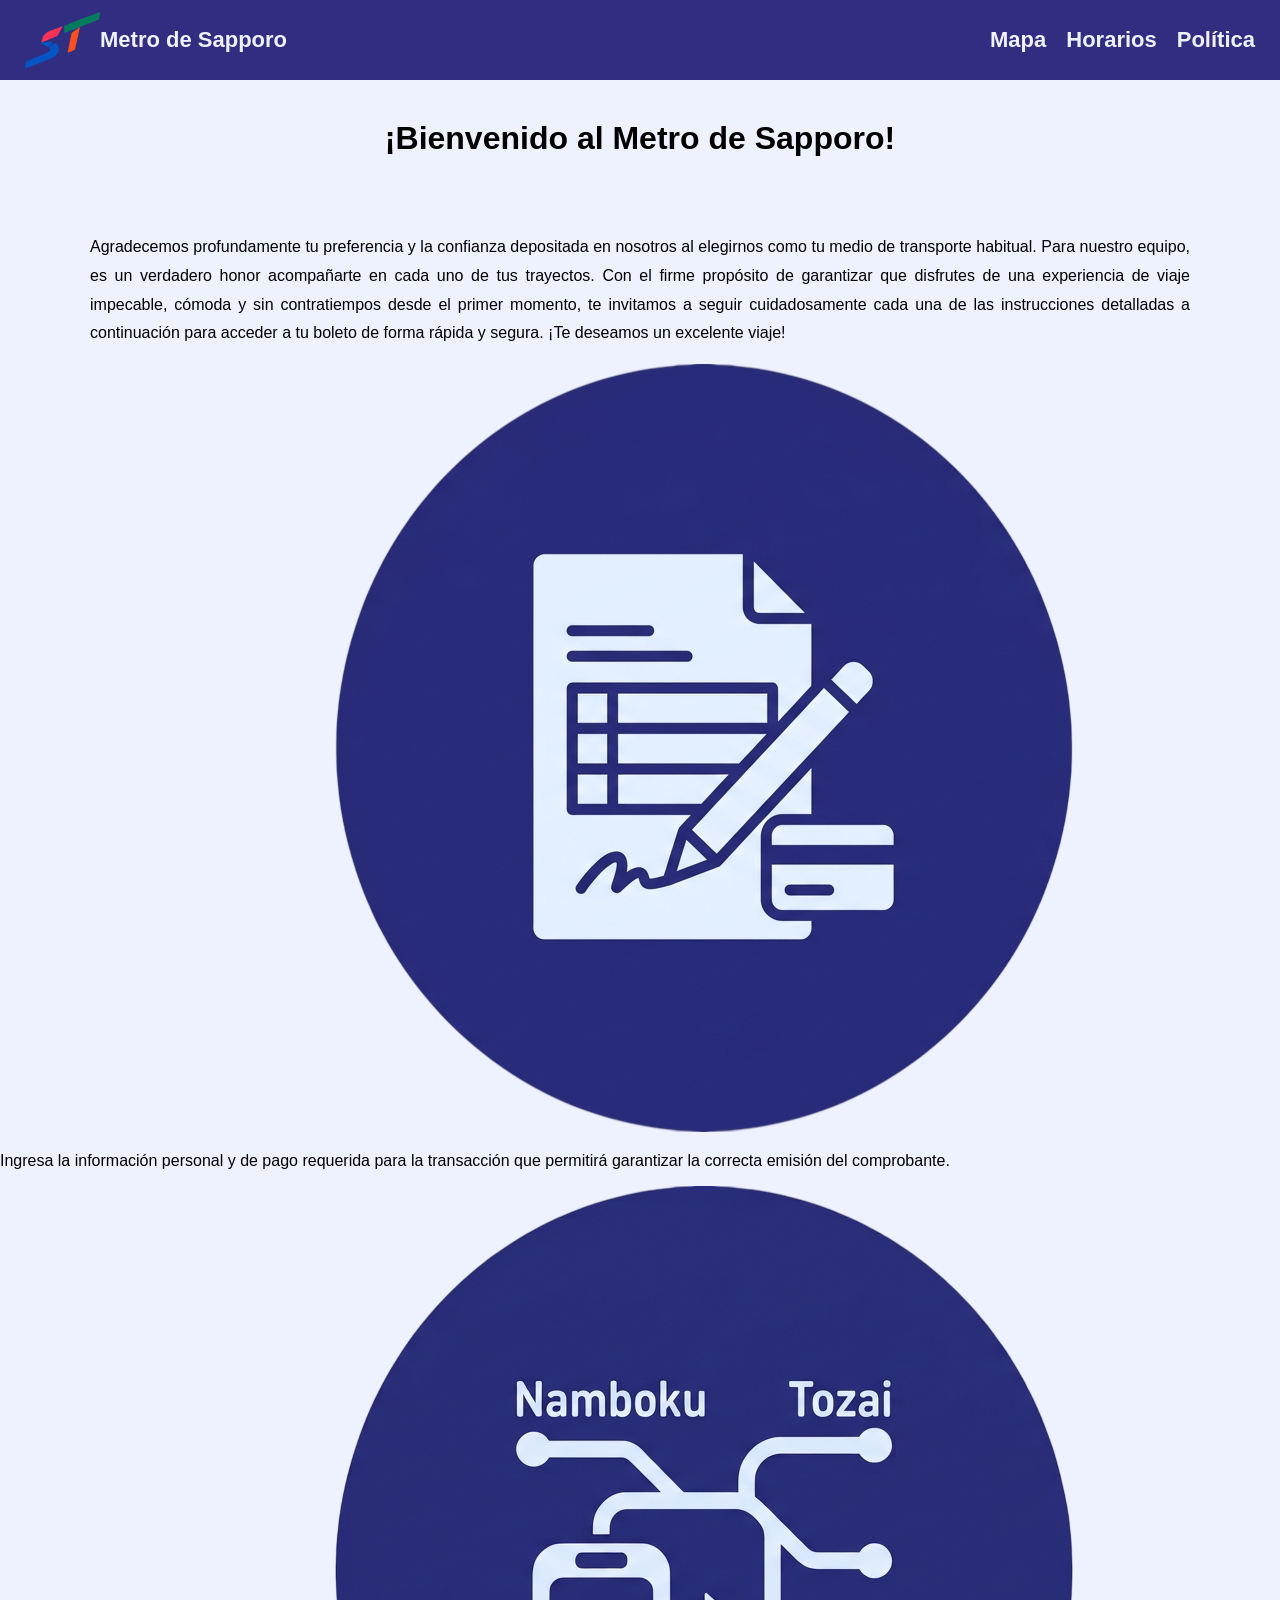
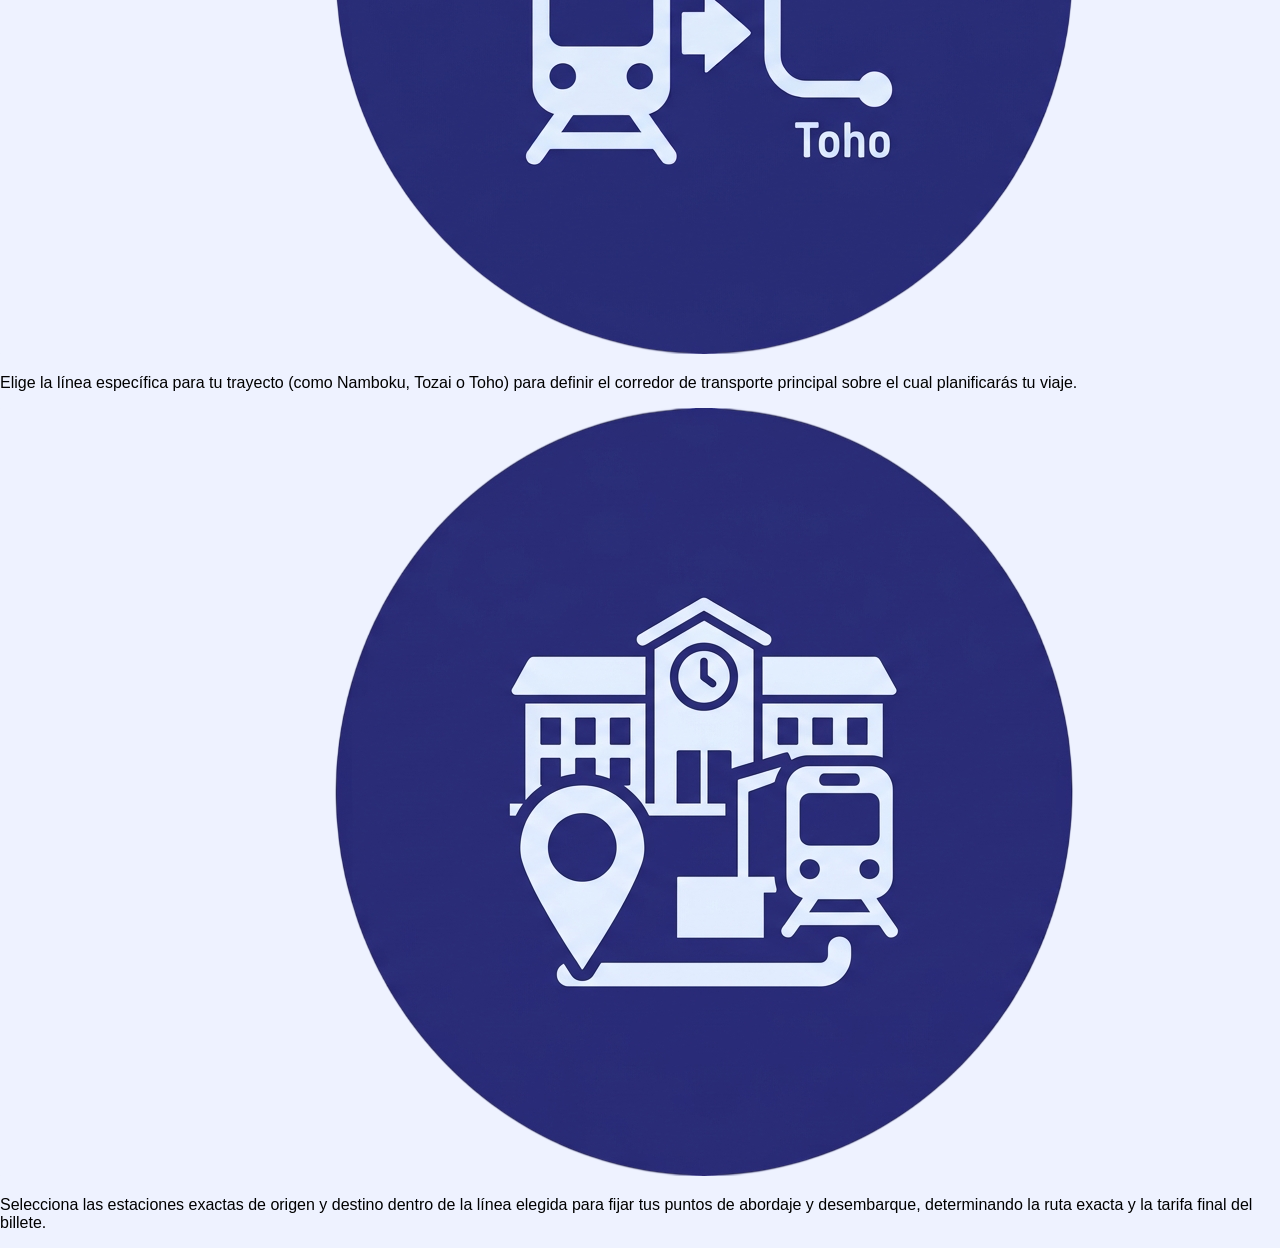
==== index.html @ 27295280 "Agrega sección instrucciones Agregué los elementos básicos necesarios para la sección de instruccion" ====
<!DOCTYPE html>
<html lang="en">
<head>
    <meta charset="UTF-8">
    <meta name="viewport" content="width=device-width, initial-scale=1.0">
    <title>Metro de Sapporo</title>
    <link rel="stylesheet" href="./styles.css">
    <link rel="icon" href="./imagenes/ST_Logo.svg">
</head>
<body>
    <header class="encabezado">
        <div class="logo"> <img id="logo-sp" src="./imagenes/ST_Logo.svg" alt="Logo Metro de Sapporo"> <p>Metro de Sapporo</p></div>
        <nav class="navegacion">
            <ul class="enlaces">
                <li><a href="#">Mapa</a></li>
                <li><a href="#">Horarios</a></li>
                <li><a href="#">Política</a></li>
            </ul>
        </nav>
    </header>

    <div class="introduccion">
        <h1>¡Bienvenido al Metro de Sapporo!</h1>
        
        <div class="bienvenida">

            <p>Agradecemos profundamente tu preferencia y la confianza depositada en nosotros al elegirnos como tu medio de transporte habitual. Para nuestro equipo, es un verdadero honor acompañarte en cada uno de tus trayectos.
            Con el firme propósito de garantizar que disfrutes de una experiencia de viaje impecable, cómoda y sin contratiempos desde el primer momento, te invitamos a seguir cuidadosamente cada una de las instrucciones detalladas a continuación para acceder a tu boleto de forma rápida y segura. ¡Te deseamos un excelente viaje!</p>

        </div>
    </div>

    <div class="instrucciones">
        <div class="info">
            <img src="./imagenes/facturacion.png" alt="Logo facturación"> <p>Ingresa la información personal y de pago requerida para la transacción que permitirá garantizar la correcta emisión del comprobante.</p>
        </div>
        <div class="info">
            <img src="./imagenes/lineas.png" alt="Logo líneas"> <p>Elige la línea específica para tu trayecto (como Namboku, Tozai o Toho) para definir el corredor de transporte principal sobre el cual planificarás tu viaje.</p>
        </div>
        <div class="info">
            <img src="./imagenes/estaciones.png" alt="Logo estaciones" > <p>Selecciona las estaciones exactas de origen y destino dentro de la línea elegida para fijar tus puntos de abordaje y desembarque, determinando la ruta exacta y la tarifa final del billete.</p>
        </div>
    </div>

    <!--

    <div class="rutas">
        <form class="seleccion-rutas">
            <div class="linea-namboku">
                <label>
                    <input type="radio" name="ruta" value="namboku">
                    Namboku
                </label>
            </div>
            <div class="linea-tozai">
                <label>
                    <input type="radio" name="ruta" value="tozai">
                    Tozai
                </label>
            </div>
            <div class="linea-toho">
                <label>
                    <input type="radio" name="ruta" value="toho">
                    Toho
                </label>
            </div>
        </form>
        <div class="imagen-rutas">
            <img id="mapa-rutas" src="./imagenes/ST_Mapa.png" alt="Mapa Rutas">
        </div>
    </div>

    -->
</body>
</html>
---- styles.css ----
html{
    box-sizing: border-box;
    font-family: "Roboto", sans-serif;
}

body{
    background-color: #EEF2FF;
    margin: 0px;
    padding: 0px;
}

.encabezado{
    background-color: #312E81;
    display: flex;
    justify-content: space-between;
    max-height: 80px;
    margin-bottom: 40px;
}

.logo,
.navegacion,
.navegacion ul{
    display: flex;
    justify-content: flex-start;
    align-items: center;
    
}

.logo,
.navegacion{
    padding: 15px 25px;
}

.navegacion ul{
    gap: 20px;
}

#logo-sp{
    width: 75px;
    height: auto;
}

.logo p,
.navegacion ul{
    font-size: 22px;
    font-weight: bold;
    color: #EEF2FF;
    margin: 0;
}

.navegacion ul{
    list-style-type: none;
    display: flex;
}

.encabezado a{
    color: inherit;
    text-decoration: none;
}

h1{
    text-align: center;
    margin-bottom: 60px;
}

.bienvenida{
    display: flex;
    justify-content: center;
    align-items: center;
    gap: 60px;
    max-width: 1100px;
    margin: 0 auto;
}

.bienvenida p{
    line-height: 1.8;
    text-align: justify;
}



/*

.rutas{
    margin: 160px 0;
}

.rutas,
.seleccion-rutas{
    display: flex;
    justify-content: center;
}

.seleccion-rutas{
    flex-direction: column;
}

.linea-namboku,
.linea-tozai,
.linea-toho{
    flex-basis: 250px;
    padding: 0 190px;
    font-size: 22px;
    font-weight: bold;
    color: #EEF2FF;
}

.linea-namboku{
    background-color: #018006;
}

.linea-tozai{
    background-color: #faaa1b;
}

.linea-toho{
    background-color: #0a7fec;
}

#mapa-rutas{
   width: 900px;
   height: 750px;
}
*/
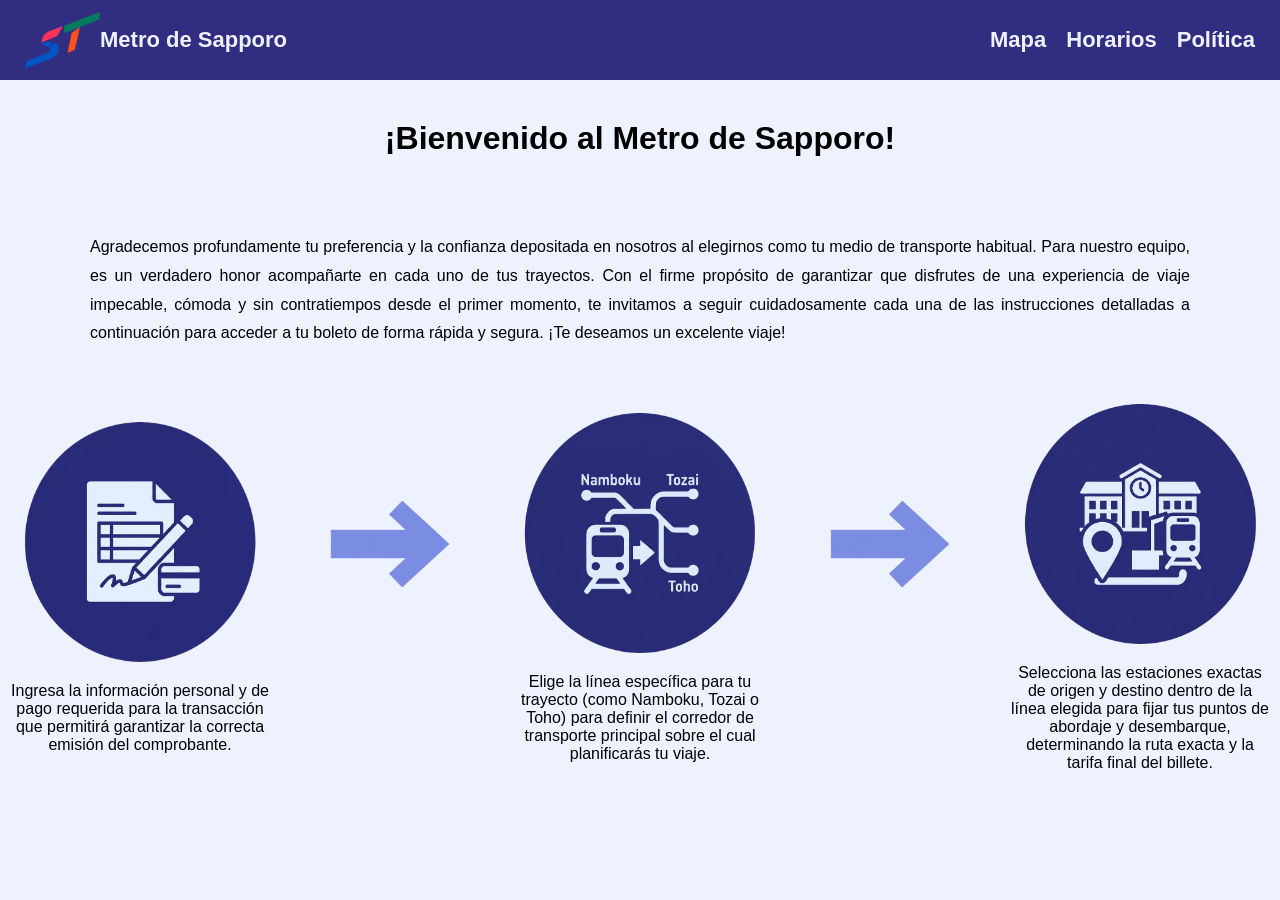
==== commit b2c881d6: "Termina sección instrucciones Agrega los últimos detalles e imagenes necesarias para la sección de i" ====
--- a/index.html
+++ b/index.html
@@ -32,13 +32,15 @@
 
     <div class="instrucciones">
         <div class="info">
-            <img src="./imagenes/facturacion.png" alt="Logo facturación"> <p>Ingresa la información personal y de pago requerida para la transacción que permitirá garantizar la correcta emisión del comprobante.</p>
+            <img src="./imagenes/facturacion.png" alt="Logo facturación" class="icono"> <p>Ingresa la información personal y de pago requerida para la transacción que permitirá garantizar la correcta emisión del comprobante.</p>
         </div>
+        <img src="./imagenes/flecha.png" class="flecha">
         <div class="info">
-            <img src="./imagenes/lineas.png" alt="Logo líneas"> <p>Elige la línea específica para tu trayecto (como Namboku, Tozai o Toho) para definir el corredor de transporte principal sobre el cual planificarás tu viaje.</p>
+            <img src="./imagenes/lineas.png" alt="Logo líneas" class="icono"> <p>Elige la línea específica para tu trayecto (como Namboku, Tozai o Toho) para definir el corredor de transporte principal sobre el cual planificarás tu viaje.</p>
         </div>
+        <img src="./imagenes/flecha.png" class="flecha">
         <div class="info">
-            <img src="./imagenes/estaciones.png" alt="Logo estaciones" > <p>Selecciona las estaciones exactas de origen y destino dentro de la línea elegida para fijar tus puntos de abordaje y desembarque, determinando la ruta exacta y la tarifa final del billete.</p>
+            <img src="./imagenes/estaciones.png" alt="Logo estaciones" class="icono" > <p>Selecciona las estaciones exactas de origen y destino dentro de la línea elegida para fijar tus puntos de abordaje y desembarque, determinando la ruta exacta y la tarifa final del billete.</p>
         </div>
     </div>
 
--- a/styles.css
+++ b/styles.css
@@ -63,6 +63,10 @@
     margin-bottom: 60px;
 }
 
+.introduccion{
+    margin-bottom: 40px;
+}
+
 .bienvenida{
     display: flex;
     justify-content: center;
@@ -77,7 +81,29 @@
     text-align: justify;
 }
 
+.instrucciones{
+    display: flex;
+    justify-content: center;;
+    align-items: center;
+    gap: 60px;
+}
 
+.info{
+    max-width:260px;
+    text-align: center;
+}
+
+.info .icono{
+    height: 240px;
+    width: auto;
+}
+
+.flecha{
+    height: 120px;
+    width: auto;
+    align-self: flex-start;
+    padding-top: 80px;
+}
 
 /*
 
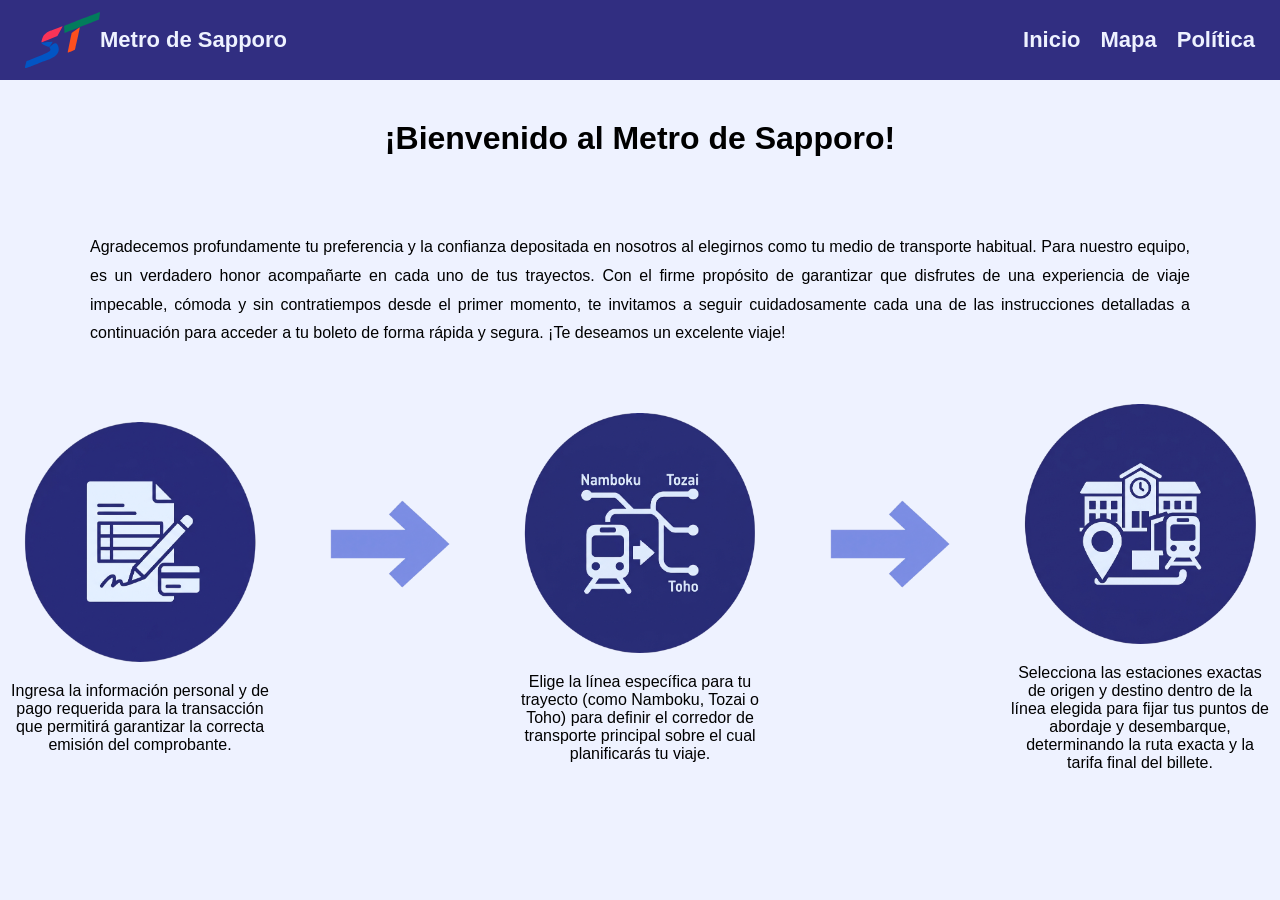
==== commit 41f6fab7: "Modifica enlaces header Cambia el enlace de horaio por el de inicio porque QUE HUEVA HACER ESA COCHI" ====
--- a/index.html
+++ b/index.html
@@ -12,8 +12,8 @@
         <div class="logo"> <img id="logo-sp" src="./imagenes/ST_Logo.svg" alt="Logo Metro de Sapporo"> <p>Metro de Sapporo</p></div>
         <nav class="navegacion">
             <ul class="enlaces">
+                <li><a href="./index.html">Inicio</a></li>
                 <li><a href="#">Mapa</a></li>
-                <li><a href="#">Horarios</a></li>
                 <li><a href="#">Política</a></li>
             </ul>
         </nav>
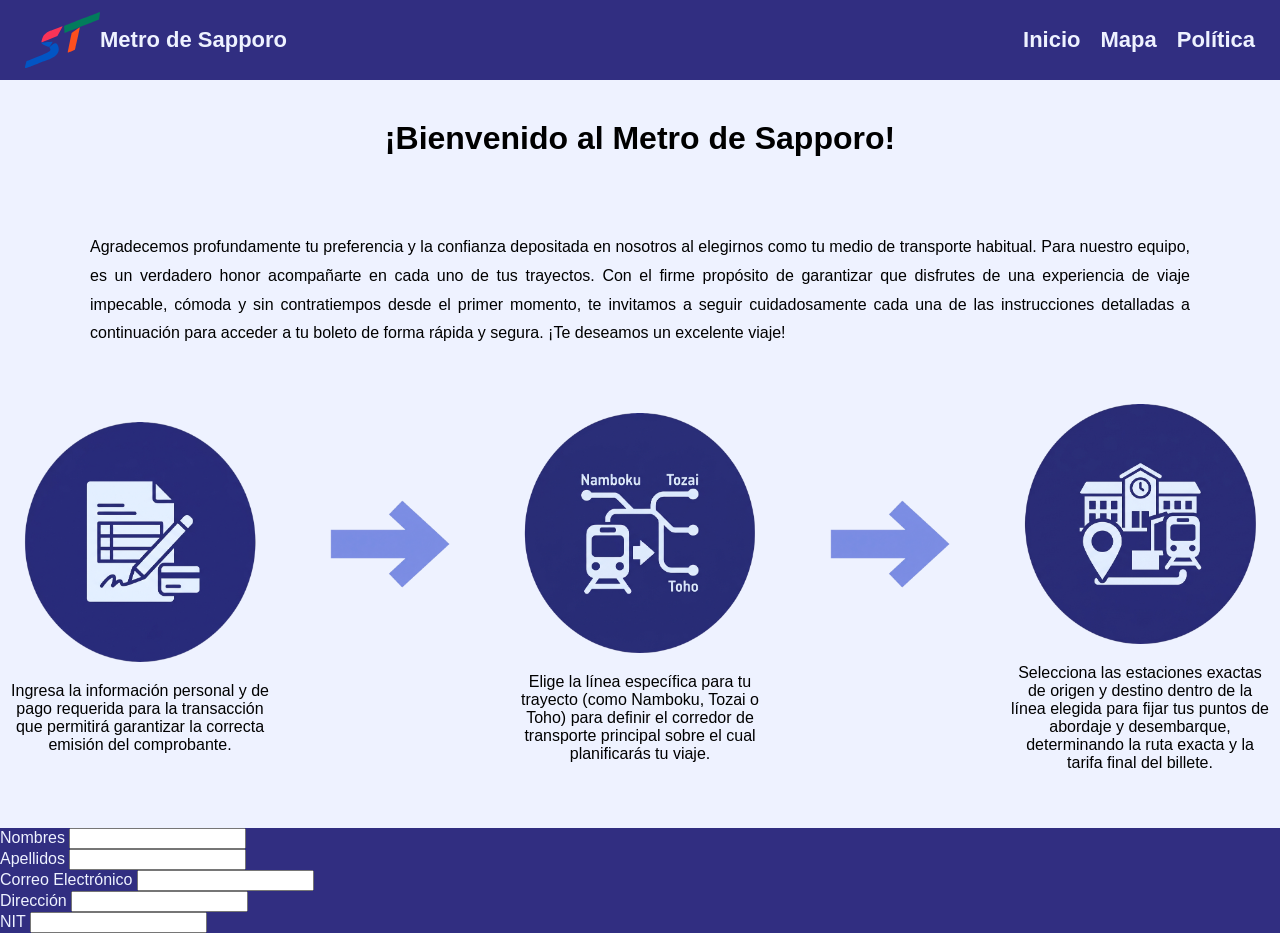
==== commit 11e0db21: "Agrega sección facturación HTML" ====
--- a/index.html
+++ b/index.html
@@ -44,6 +44,31 @@
         </div>
     </div>
 
+    <div class="datos">
+        <div class="facturacion">
+            <div>
+                <label for="nombres">Nombres</label>
+                <input type="text" name="nombres" id="nombres">
+            </div>
+            <div>
+                <label for="apellidos">Apellidos</label>
+                <input type="text" name="apellidos" id="apellidos">
+            </div>
+            <div>
+                <label for="email">Correo Electrónico</label>
+                <input type="email" name="email" id="email">
+            </div>
+            <div>
+                <label for="direccion">Dirección</label>
+                <input type="text" name="direccion" id="direccion">
+            </div>
+            <div>
+                <label for="nit">NIT</label>
+                <input type="text" name="nit" id="nit">
+            </div>
+        </div>
+    </div>
+
     <!--
 
     <div class="rutas">
--- a/styles.css
+++ b/styles.css
@@ -86,6 +86,7 @@
     justify-content: center;;
     align-items: center;
     gap: 60px;
+    margin-bottom: 40px;
 }
 
 .info{
@@ -103,6 +104,11 @@
     width: auto;
     align-self: flex-start;
     padding-top: 80px;
+}
+
+.datos{
+    background-color: #312E81;
+    color: #EEF2FF;
 }
 
 /*
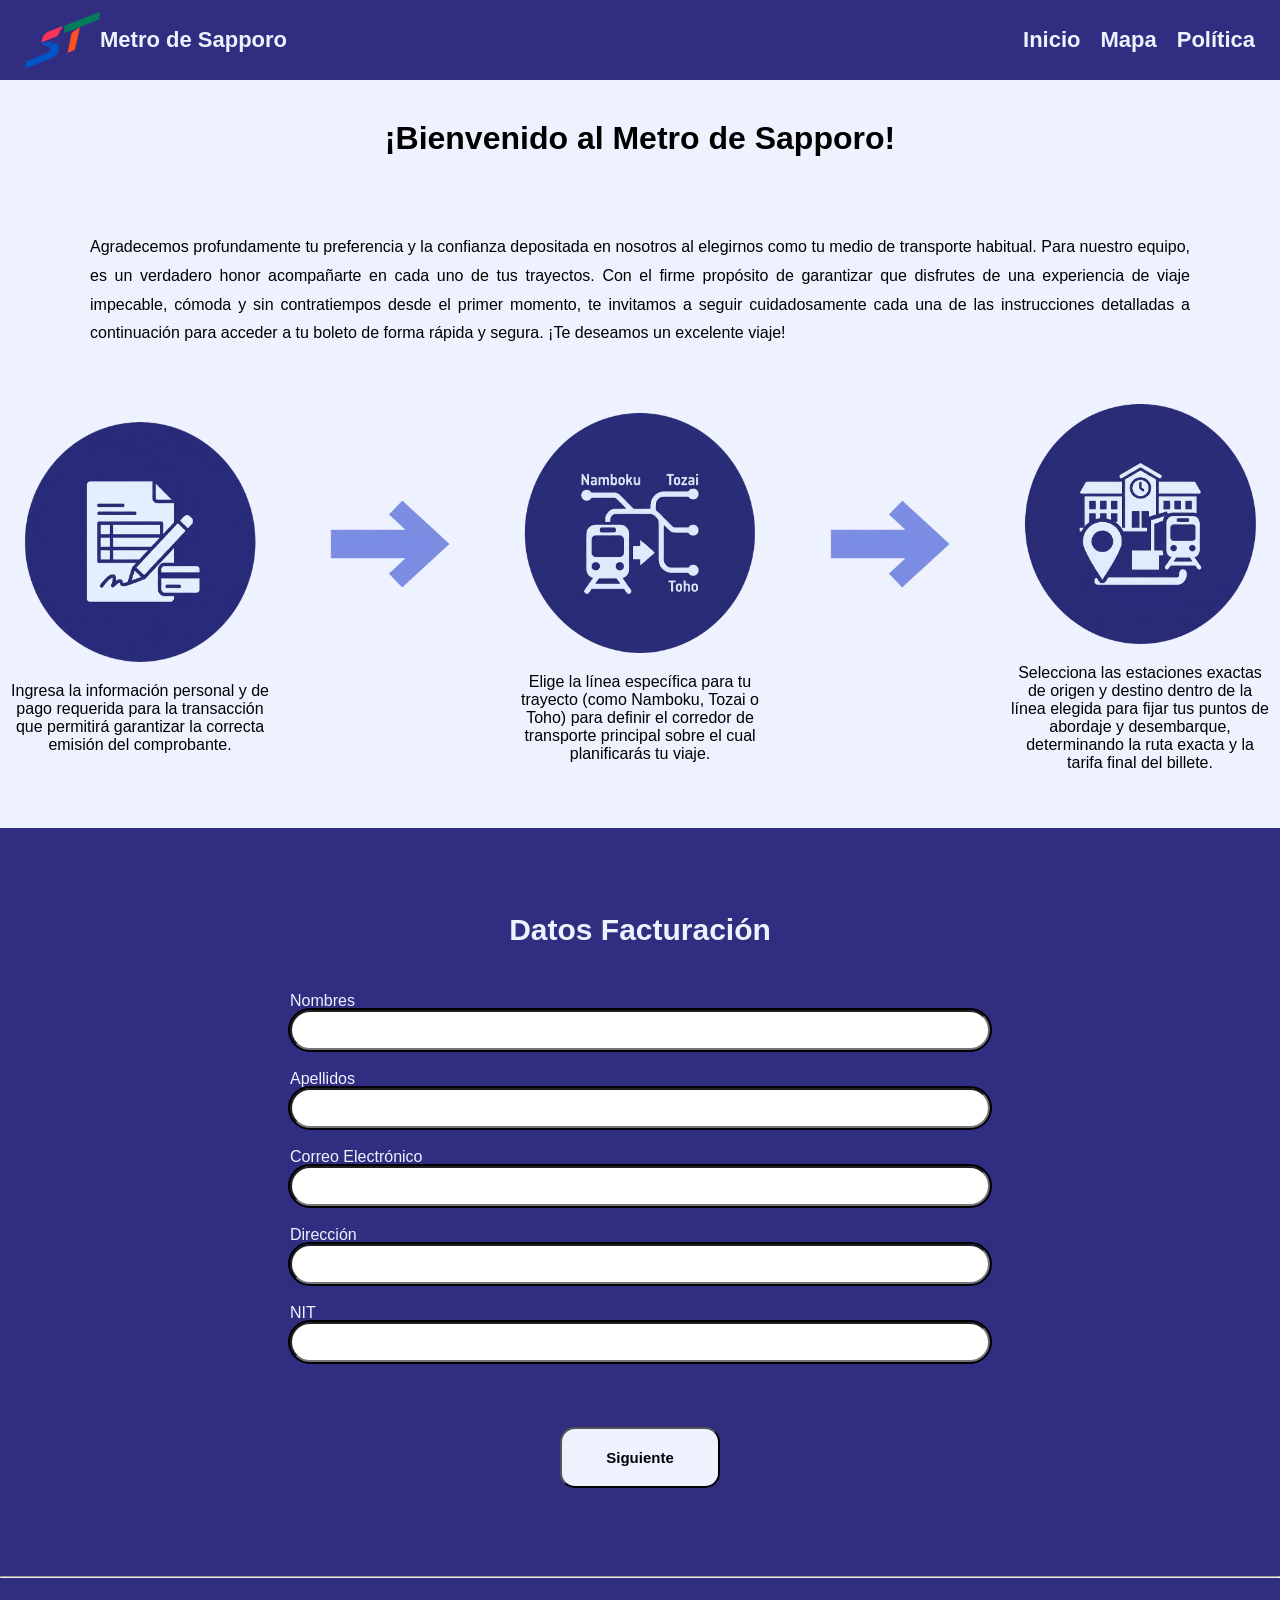
==== commit ce4872f3: "Agrega estilo sección datos facturación" ====
--- a/index.html
+++ b/index.html
@@ -46,27 +46,31 @@
 
     <div class="datos">
         <div class="facturacion">
+            <h2 class="titulo-datos">Datos Facturación</h2>
             <div>
-                <label for="nombres">Nombres</label>
+                <label class="etiqueta" for="nombres">Nombres</label>
                 <input type="text" name="nombres" id="nombres">
             </div>
             <div>
-                <label for="apellidos">Apellidos</label>
+                <label class="etiqueta" for="apellidos">Apellidos</label>
                 <input type="text" name="apellidos" id="apellidos">
             </div>
             <div>
-                <label for="email">Correo Electrónico</label>
+                <label class="etiqueta" for="email">Correo Electrónico</label>
                 <input type="email" name="email" id="email">
             </div>
             <div>
-                <label for="direccion">Dirección</label>
+                <label class="etiqueta" for="direccion">Dirección</label>
                 <input type="text" name="direccion" id="direccion">
             </div>
             <div>
-                <label for="nit">NIT</label>
+                <label class="etiqueta" for="nit">NIT</label>
                 <input type="text" name="nit" id="nit">
             </div>
+            <button class="boton-siguiente">Siguiente</button>
         </div>
+
+        <hr>
     </div>
 
     <!--
--- a/styles.css
+++ b/styles.css
@@ -109,7 +109,53 @@
 .datos{
     background-color: #312E81;
     color: #EEF2FF;
-}
+    padding: 60px 0;
+}
+
+.titulo-datos{
+    text-align: center;
+    font-weight: bold;
+    font-size: 30px;
+}
+
+.facturacion,
+.facturacion div{
+    display:flex;
+    flex-direction: column;
+    align-items: center:
+}
+
+.facturacion{
+    max-width: 700px;
+    gap: 20px;
+    margin: 0 auto;
+}
+
+.facturacion div input{
+    padding: 10px 20px;
+    border-radius: 20px;
+    outline: solid black 2px;
+    font-size: 14px;
+}
+
+.boton-siguiente{
+    width: 160px;
+    padding: 20px;
+    font-size: 15px;
+    font-weight: bold;
+    margin: 45px auto 80px;
+    border-radius: 15px;
+    background-color: #EEF2FF;
+    transition-duration: 0.4s;
+}
+
+.boton-siguiente:hover{
+    background-color:  #027c5c;
+    color: white;
+}
+
+
+
 
 /*
 
@@ -154,4 +200,3 @@
    height: 750px;
 }
 */
-
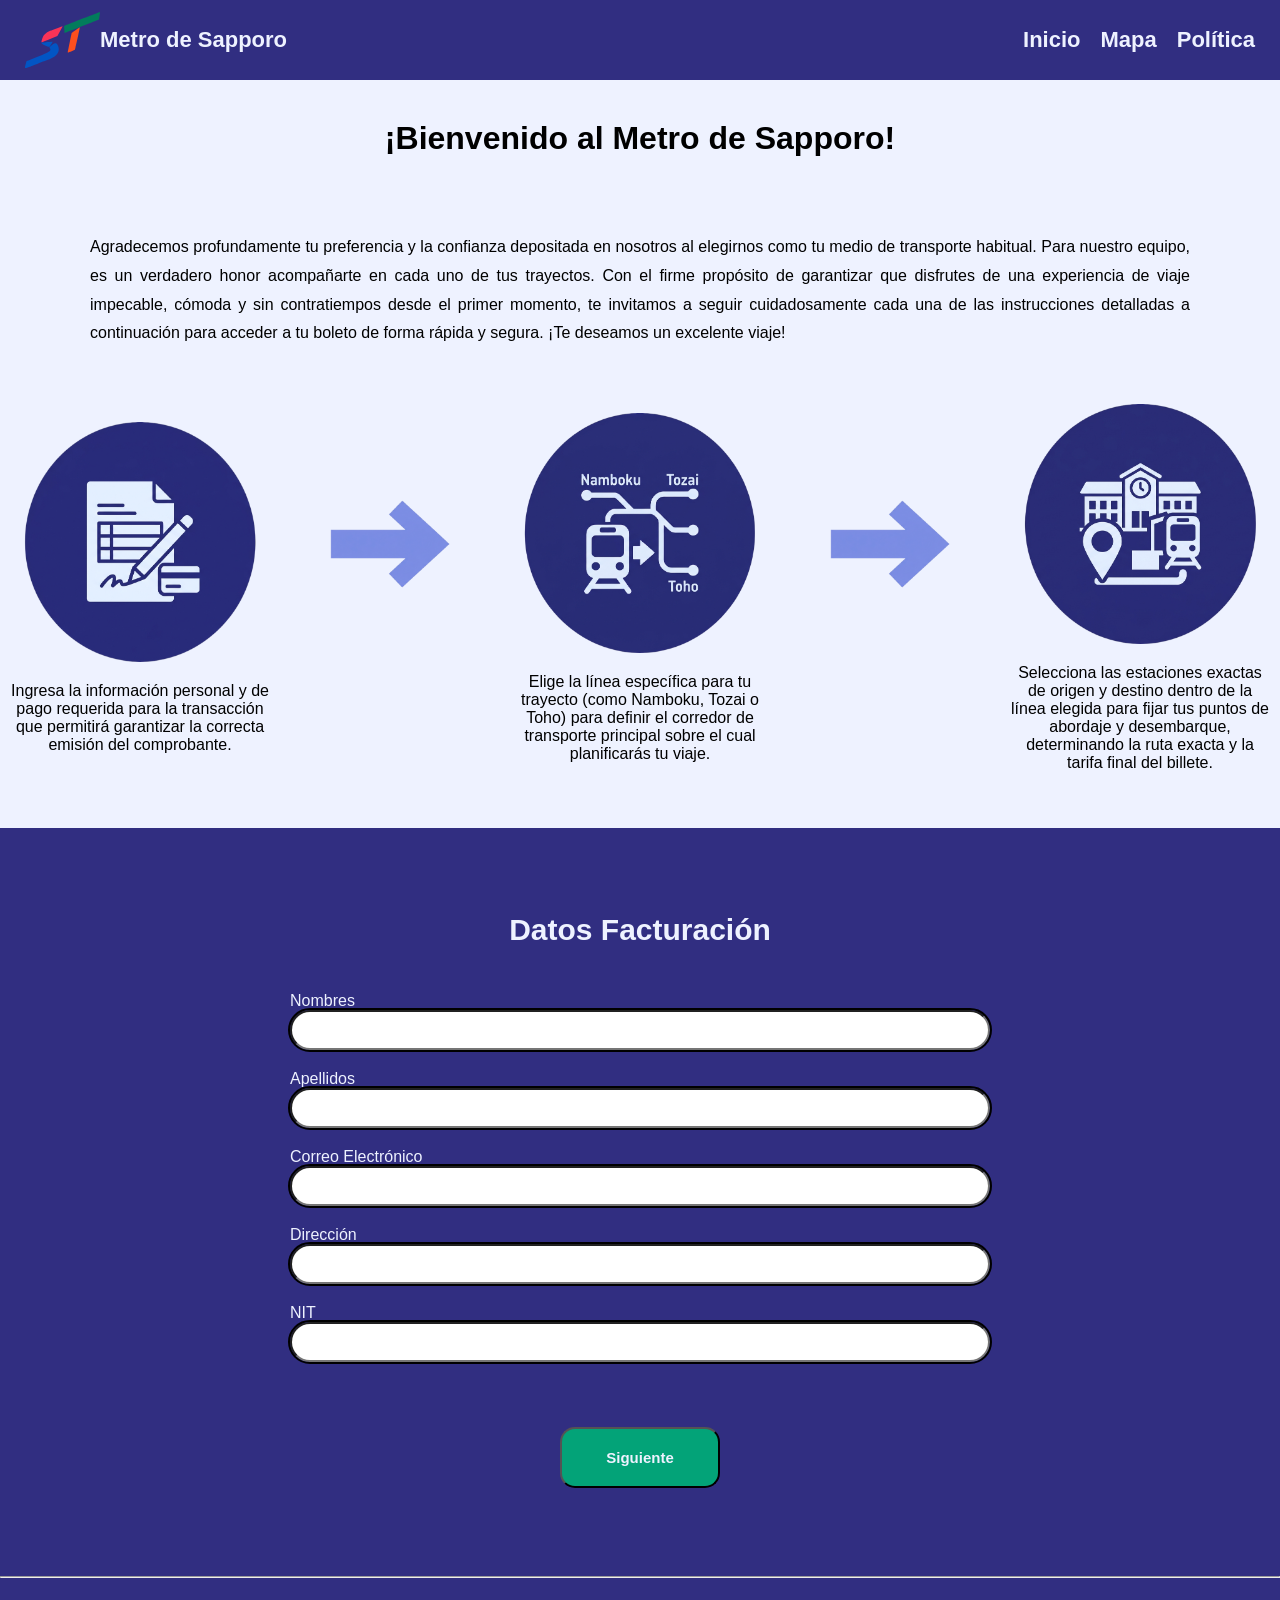
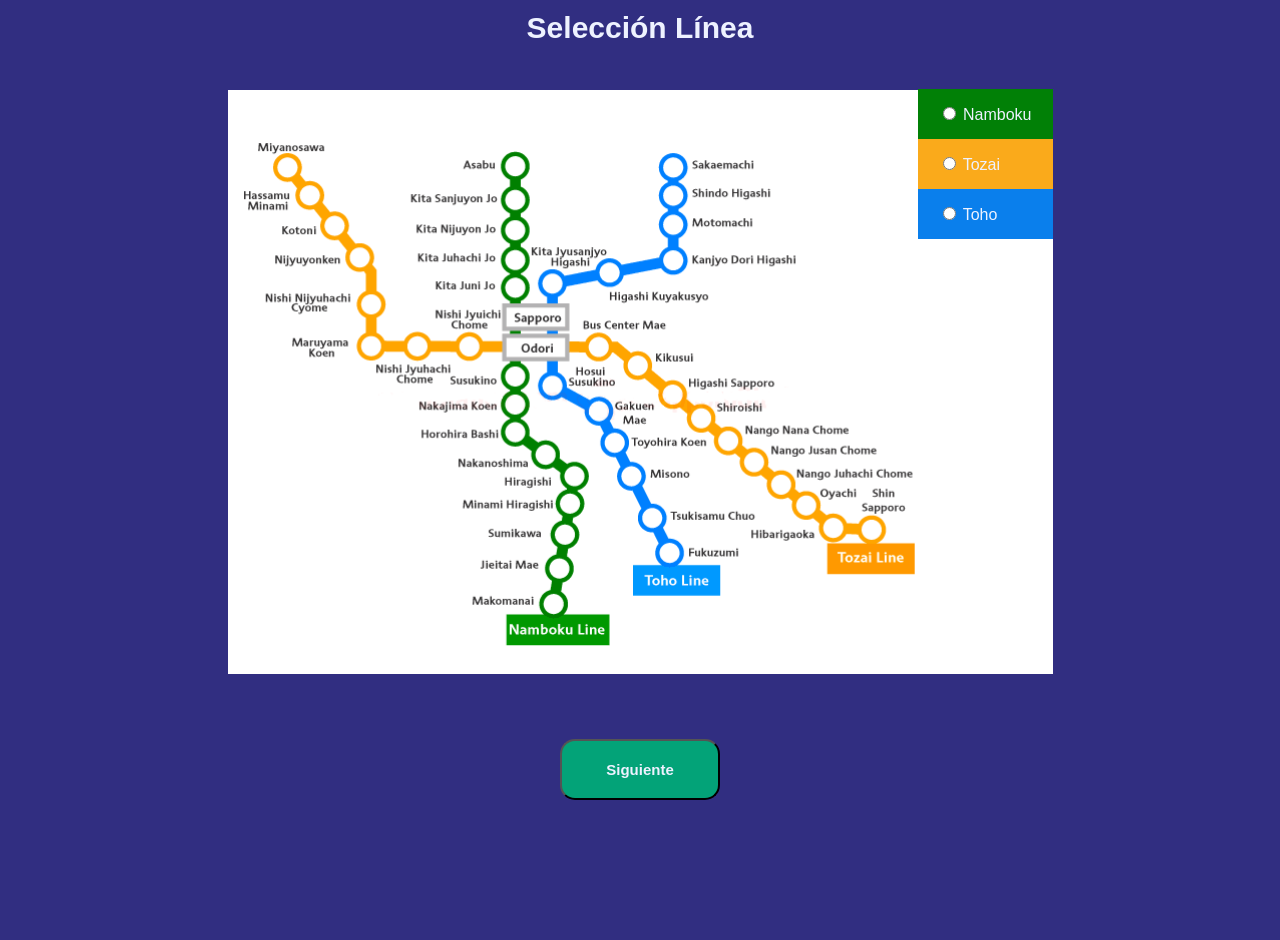
==== commit 861c8c8b: "Termina sección selección líneas Terminé la sección utilizando magia negra obtenida directamente de " ====
--- a/index.html
+++ b/index.html
@@ -45,7 +45,7 @@
     </div>
 
     <div class="datos">
-        <div class="facturacion">
+        <form class="facturacion seccion-datos">
             <h2 class="titulo-datos">Datos Facturación</h2>
             <div>
                 <label class="etiqueta" for="nombres">Nombres</label>
@@ -68,39 +68,34 @@
                 <input type="text" name="nit" id="nit">
             </div>
             <button class="boton-siguiente">Siguiente</button>
-        </div>
+        </form>
 
         <hr>
-    </div>
+        
+        <form class="lineas seccion-datos">
+            <h2 class="titulo-datos">Selección Línea</h2>
+            <div class="contenedor-mapa">
+                <img src="./imagenes/ST_Mapa.png" alt="Mapa Líneas Metro Sapporo" id="mapa-lineas">
+                <div class="opciones-lineas">
+                    <div class="linea namboku">
+                        <input type="radio" id="namboku" name="linea" value="namboku">
+                        <label for="namboku">Namboku</label>
+                    </div>
+                    <div class="linea tozai">
+                        <input type="radio" id="tozai" name="linea" value="tozai">
+                        <label for="tozai">Tozai</label>
+                    </div>
+                    <div class="linea toho">
+                        <input type="radio" id="toho" name="linea" value="toho">
+                        <label for="namboku">Toho</label>
+                    </div>
+                </div>
+            </div>
+            <button class="boton-siguiente">Siguiente</button>
+        </form>
 
-    <!--
+    
 
-    <div class="rutas">
-        <form class="seleccion-rutas">
-            <div class="linea-namboku">
-                <label>
-                    <input type="radio" name="ruta" value="namboku">
-                    Namboku
-                </label>
-            </div>
-            <div class="linea-tozai">
-                <label>
-                    <input type="radio" name="ruta" value="tozai">
-                    Tozai
-                </label>
-            </div>
-            <div class="linea-toho">
-                <label>
-                    <input type="radio" name="ruta" value="toho">
-                    Toho
-                </label>
-            </div>
-        </form>
-        <div class="imagen-rutas">
-            <img id="mapa-rutas" src="./imagenes/ST_Mapa.png" alt="Mapa Rutas">
-        </div>
-    </div>
 
-    -->
 </body>
 </html>
--- a/styles.css
+++ b/styles.css
@@ -118,11 +118,15 @@
     font-size: 30px;
 }
 
-.facturacion,
+.seccion-datos{
+    display: flex;
+    flex-direction: column;
+    gap: 20px;
+}
+
 .facturacion div{
     display:flex;
     flex-direction: column;
-    align-items: center:
 }
 
 .facturacion{
@@ -145,7 +149,8 @@
     font-weight: bold;
     margin: 45px auto 80px;
     border-radius: 15px;
-    background-color: #EEF2FF;
+    background-color: #03a378;
+    color: #EEF2FF;
     transition-duration: 0.4s;
 }
 
@@ -154,49 +159,43 @@
     color: white;
 }
 
-
-
-
-/*
-
-.rutas{
-    margin: 160px 0;
-}
-
-.rutas,
-.seleccion-rutas{
-    display: flex;
-    justify-content: center;
-}
-
-.seleccion-rutas{
+.contenedor-mapa{
+    position: relative;
+}
+
+#mapa-lineas{
+    width: 825px;
+    height: auto;
+    display: block;
+}
+
+.lineas div{
+    margin: 0 auto;
+}
+
+.opciones-lineas{
+    display: flex;
     flex-direction: column;
-}
-
-.linea-namboku,
-.linea-tozai,
-.linea-toho{
-    flex-basis: 250px;
-    padding: 0 190px;
-    font-size: 22px;
-    font-weight: bold;
-    color: #EEF2FF;
-}
-
-.linea-namboku{
+    align-items: center;
+    position: absolute;
+    left: 690px;
+    bottom: 435px;
+}
+
+.linea{
+    padding: 15px 20px;
+    width: 95px;
+}
+
+.namboku{
     background-color: #018006;
 }
 
-.linea-tozai{
+.tozai{
     background-color: #faaa1b;
 }
 
-.linea-toho{
+.toho{
     background-color: #0a7fec;
 }
 
-#mapa-rutas{
-   width: 900px;
-   height: 750px;
-}
-*/
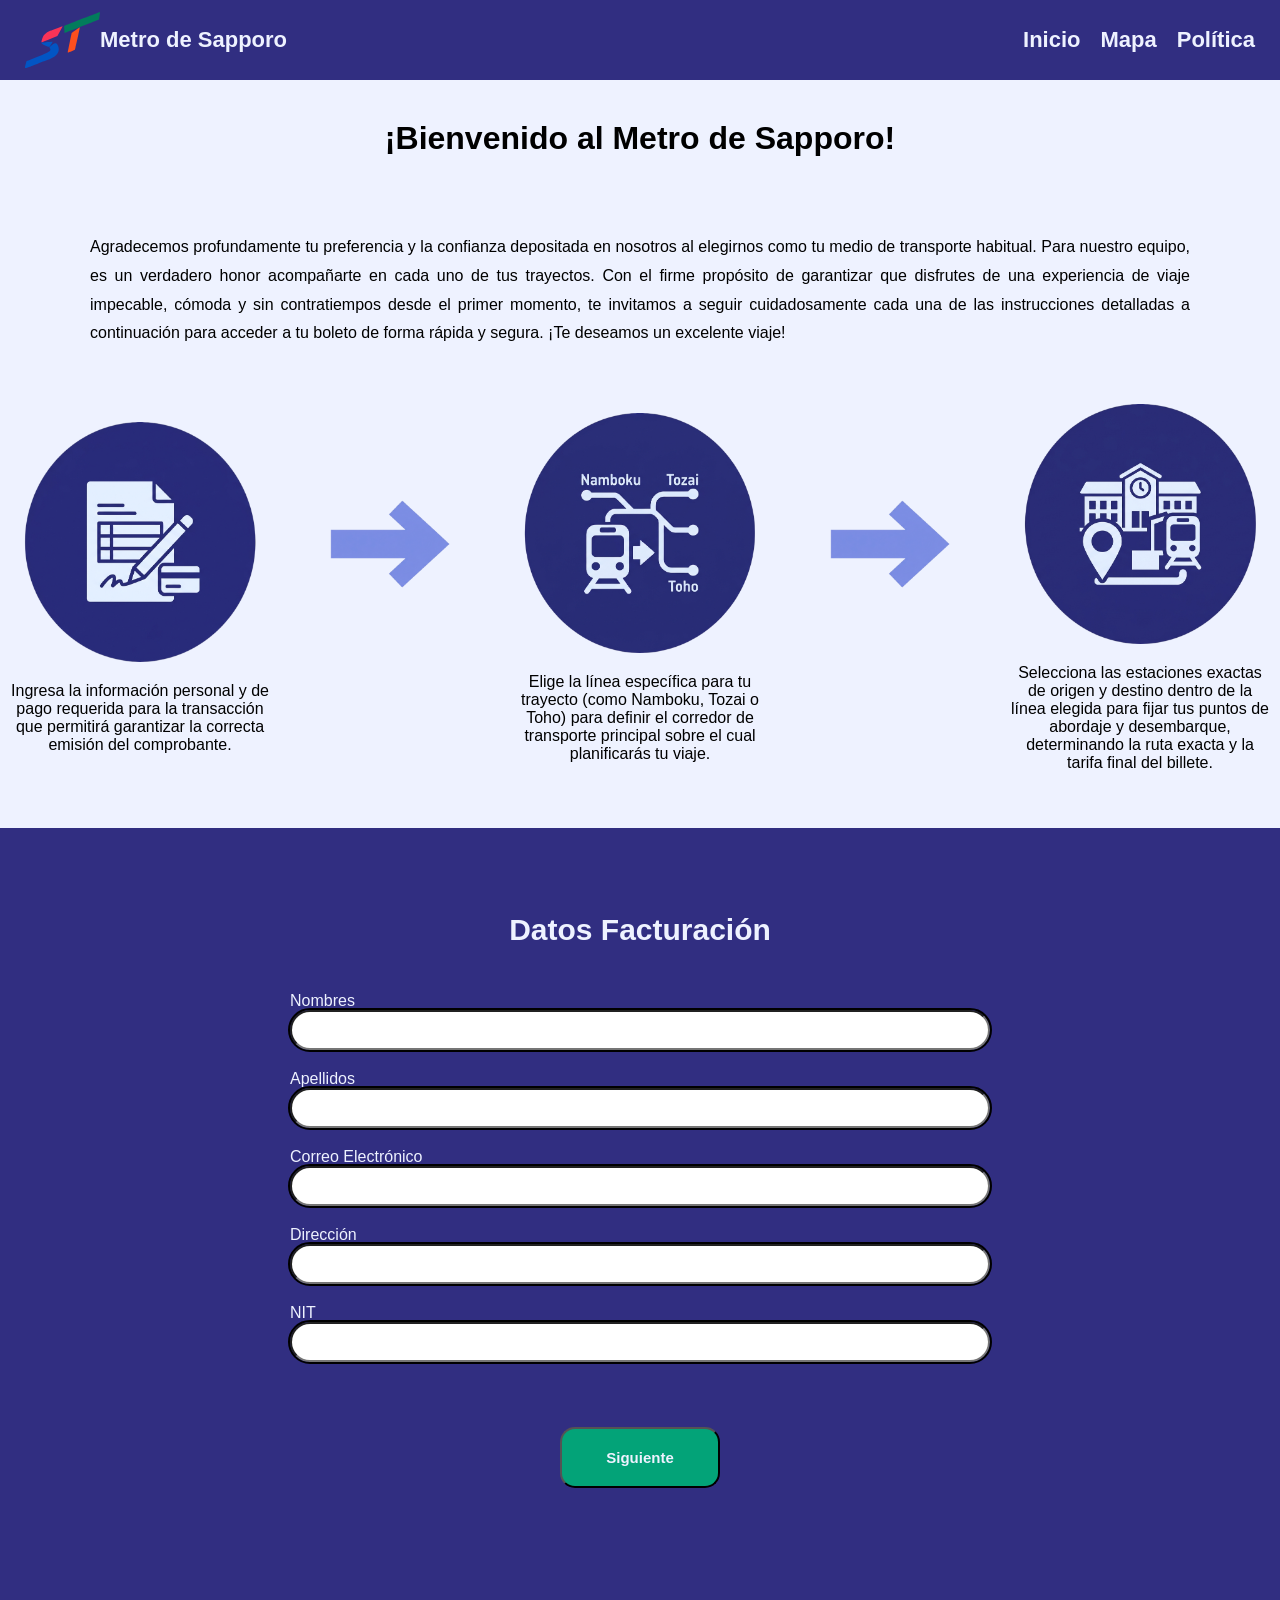
==== commit f1c2380a: "Agrega JS 100% real no feik mediafire download link Agregué código JS totalmente no copiado de un tu" ====
--- a/index.html
+++ b/index.html
@@ -45,7 +45,7 @@
     </div>
 
     <div class="datos">
-        <form class="facturacion seccion-datos">
+        <form class="facturacion seccion-datos activa">
             <h2 class="titulo-datos">Datos Facturación</h2>
             <div>
                 <label class="etiqueta" for="nombres">Nombres</label>
@@ -67,10 +67,8 @@
                 <label class="etiqueta" for="nit">NIT</label>
                 <input type="text" name="nit" id="nit">
             </div>
-            <button class="boton-siguiente">Siguiente</button>
+            <button type="button" class="boton-siguiente">Siguiente</button>
         </form>
-
-        <hr>
         
         <form class="lineas seccion-datos">
             <h2 class="titulo-datos">Selección Línea</h2>
@@ -91,11 +89,36 @@
                     </div>
                 </div>
             </div>
-            <button class="boton-siguiente">Siguiente</button>
+            <button type="button" class="boton-siguiente">Siguiente</button>
         </form>
 
-    
-
-
+        <form class="estaciones seccion-datos">
+            <h2 class="titulo-datos">Selección de Estaciones</h2>
+            <p class="nombre-linea-seleccionada">Línea activa: <span id="nombre-linea-lbl">---</span></p>
+            <div>
+                <details class="cuadro-desplegable">
+                <summary class="titulo-desplegable">Ver Estaciones Disponibles</summary>
+                <div class="lista-estaciones" id="lista-estaciones-desplegable">
+                <!-- Se llena con JS -->
+                </div>
+                </details>
+            </div>
+            <div>
+                <label class="etiqueta" for="origen">Estación Origen</label>
+                <select id="origen" name="origen" required>
+                    <option value="">-- Selecciona Origen --</option>
+                </select>
+            </div>
+            <div>
+                <label class="etiqueta" for="destino">Estación Destino</label>
+                <select id="destino" name="destino" required>
+                    <option value="">-- Selecciona Destino --</option>
+                </select>
+            </div>
+            <button type="submit" class="boton-siguiente">Finalizar Boleto</button>
+        </form>
+        
+    </div>
+        <script src="./script.js"></script>
 </body>
 </html>
--- a/styles.css
+++ b/styles.css
@@ -199,3 +199,59 @@
     background-color: #0a7fec;
 }
 
+.seccion-datos:not(.activa) {
+    display: none !important;
+}
+
+.estaciones {
+    max-width: 700px;
+    gap: 20px;
+    margin: 0 auto;
+}
+
+.estaciones div {
+    display: flex;
+    flex-direction: column;
+}
+
+.nombre-linea-seleccionada {
+    text-align: center;
+    font-size: 18px;
+    margin: 0 0 10px 0;
+}
+
+.estaciones select {
+    padding: 10px 20px;
+    border-radius: 20px;
+    outline: solid black 2px;
+    font-size: 14px;
+    background-color: white;
+    border: none;
+    margin-top: 5px;
+}
+
+.cuadro-desplegable {
+    background-color: white;
+    color: black;
+    border-radius: 20px;
+    outline: solid black 2px;
+    padding: 10px 20px;
+    font-size: 14px;
+}
+
+.titulo-desplegable {
+    cursor: pointer;
+    font-weight: bold;
+}
+
+.lista-estaciones {
+    margin-top: 10px;
+    max-height: 150px;
+    overflow-y: auto;
+}
+
+.item-estacion {
+    padding: 4px 0;
+    display: flex;
+    justify-content: space-between;
+}
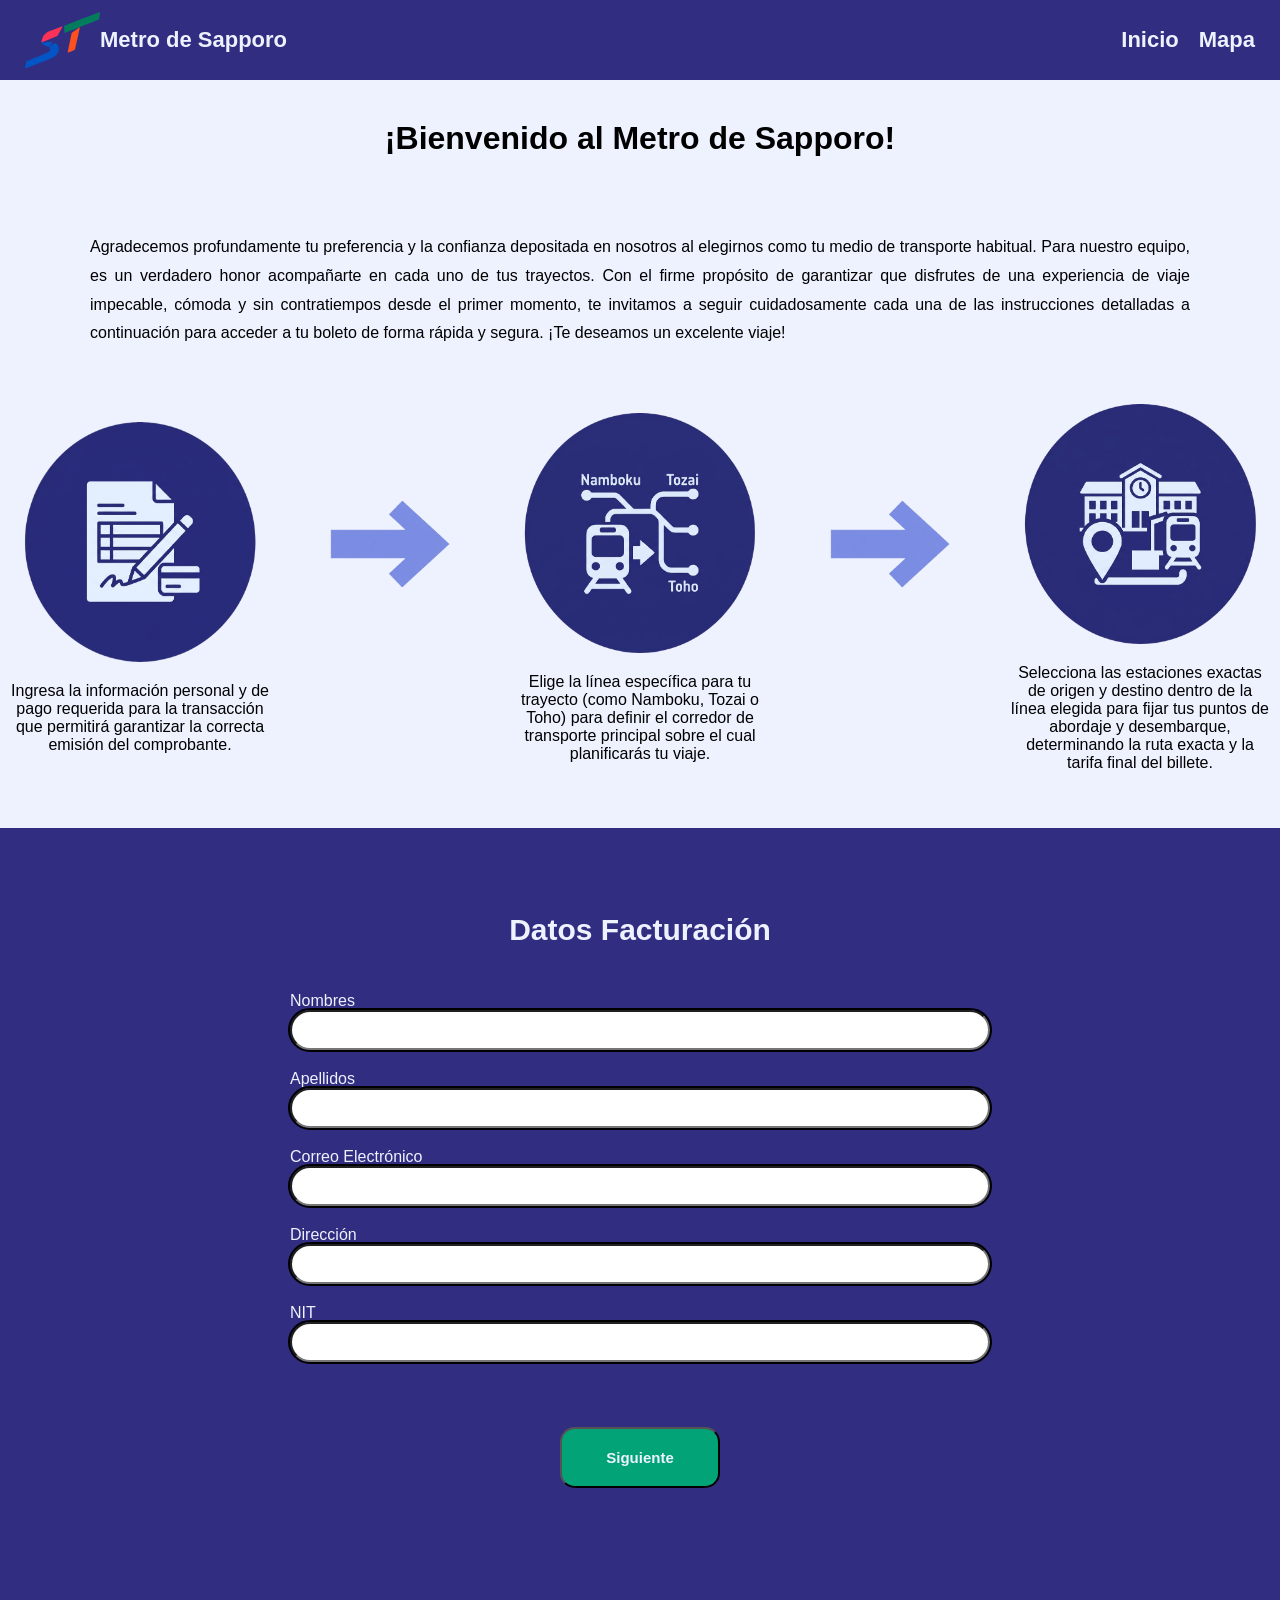
==== commit f5f5c33f: "Termina mapa en  menú navegación y elimina "política"" ====
--- a/index.html
+++ b/index.html
@@ -12,9 +12,8 @@
         <div class="logo"> <img id="logo-sp" src="./imagenes/ST_Logo.svg" alt="Logo Metro de Sapporo"> <p>Metro de Sapporo</p></div>
         <nav class="navegacion">
             <ul class="enlaces">
-                <li><a href="./index.html">Inicio</a></li>
-                <li><a href="#">Mapa</a></li>
-                <li><a href="#">Política</a></li>
+                <li><a href="#">Inicio</a></li>
+                <li><a href="./mapa.html">Mapa</a></li>
             </ul>
         </nav>
     </header>
--- a/styles.css
+++ b/styles.css
@@ -255,3 +255,110 @@
     display: flex;
     justify-content: space-between;
 }
+
+.contenedor-boleto {
+    max-width: 600px;
+    margin: 0 auto;
+    padding: 0 20px;
+}
+
+.tarjeta-boleto {
+    background-color: #ffffff;
+    color: #1e1b4b;
+    border-radius: 20px;
+    padding: 25px 30px;
+    margin-top: 20px;
+}
+
+.encabezado-tarjeta {
+    display: flex;
+    justify-content: space-between;
+    align-items: center;
+}
+
+.encabezado-tarjeta h3 {
+    margin: 0;
+    color: #312E81;
+    font-size: 22px;
+}
+
+.tarifa-badge {
+    background-color: #03a378;
+    color: white;
+    font-weight: bold;
+    font-size: 18px;
+    padding: 8px 16px;
+    border-radius: 12px;
+}
+
+.linea-divisora {
+    border: 0;
+    border-top: 2px dashed #cbd5e1;
+    margin: 15px 0;
+}
+
+.info-pasajero p,
+.info-trayecto p {
+    margin: 8px 0;
+    font-size: 15px;
+}
+
+.acciones-boleto {
+    text-align: center;
+}
+
+.enlace-inicio {
+    display: inline-block;
+    text-decoration: none;
+    text-align: center;
+}
+
+.satisfaccion {
+    display: flex;
+    flex-direction: column;
+    max-width: 700px;
+    gap: 20px;
+    margin: 0 auto;
+}
+
+.satisfaccion div {
+    display: flex;
+    flex-direction: column;
+}
+
+.satisfaccion textarea {
+    padding: 10px 20px;
+    border-radius: 15px;
+    outline: solid black 2px;
+    font-size: 14px;
+    font-family: inherit;
+    border: none;
+    resize: vertical;
+    margin-top: 5px;
+}
+
+.grupo-radio {
+    display: flex !important;
+    flex-direction: row !important;
+    gap: 20px;
+    margin-top: 8px;
+    flex-wrap: wrap;
+}
+
+.grupo-radio label {
+    display: flex;
+    align-items: center;
+    gap: 6px;
+    font-size: 14px;
+    cursor: pointer;
+}
+
+.satisfaccion select {
+    padding: 10px 20px;
+    border-radius: 20px;
+    outline: solid black 2px;
+    font-size: 14px;
+    background-color: white;
+    border: none;
+    margin-top: 5px;
+}
